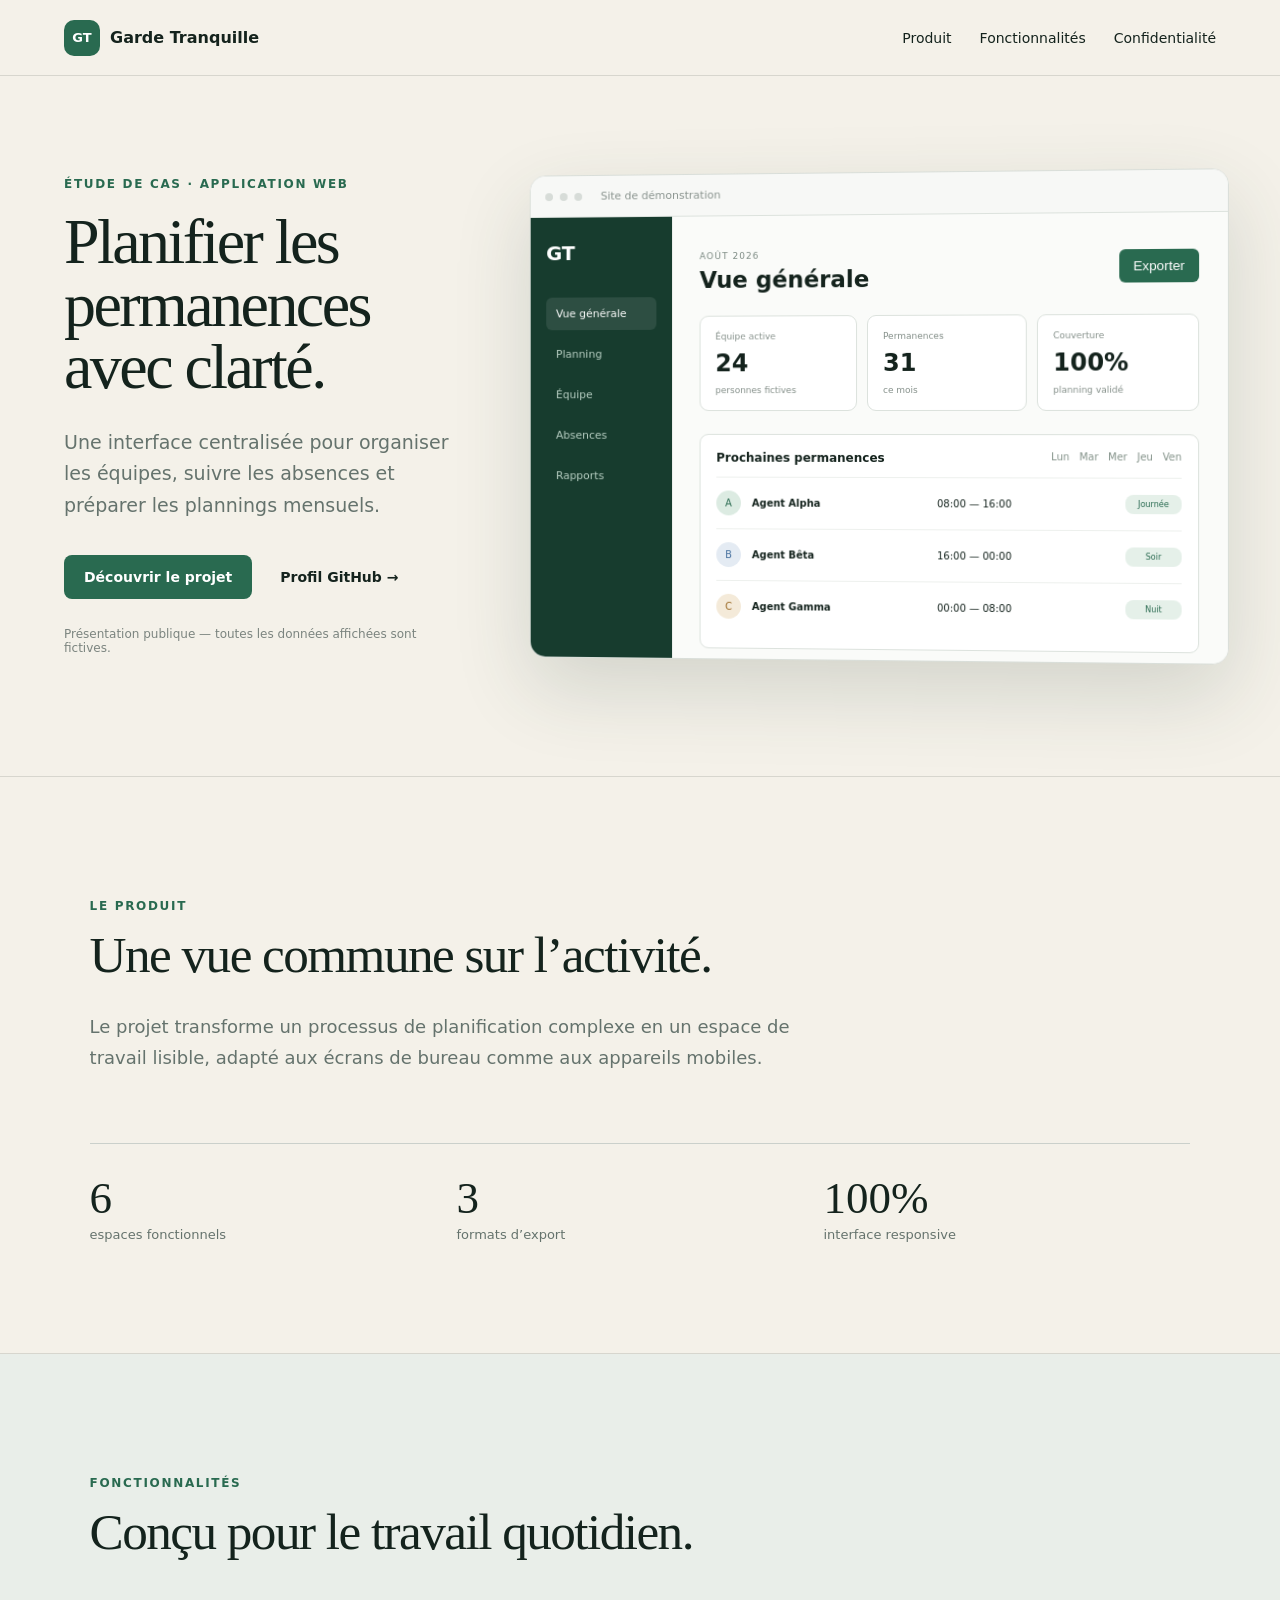
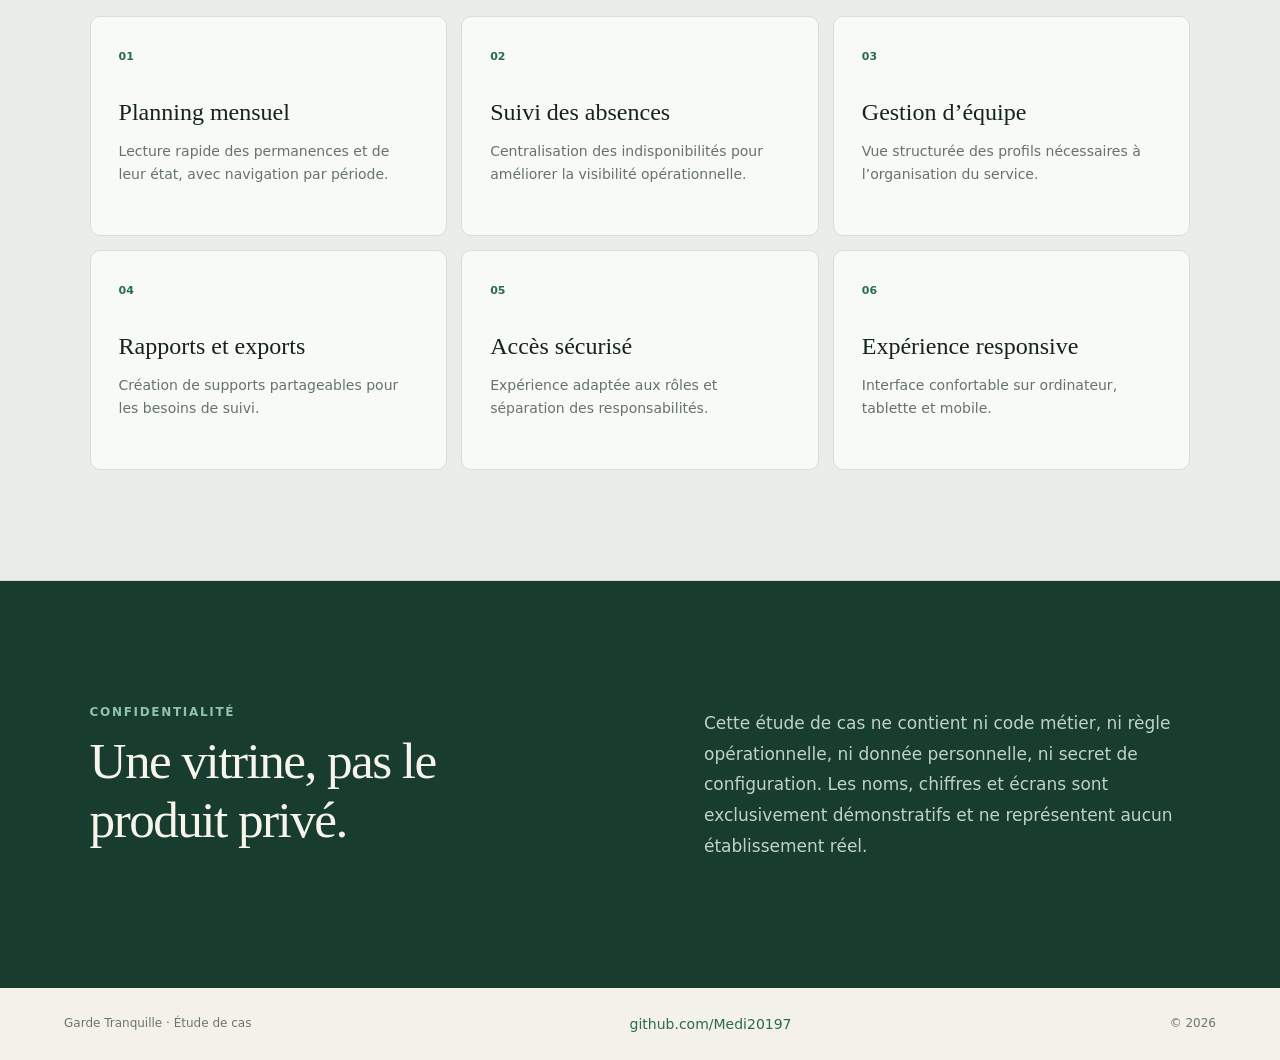
==== index.html @ 64899cc6 "Create privacy-safe public portfolio" ====
<!doctype html>
<html lang="fr">
  <head>
    <meta charset="UTF-8" />
    <meta name="viewport" content="width=device-width, initial-scale=1.0" />
    <meta name="description" content="Présentation publique d'une application de gestion de planning." />
    <title>Garde Tranquille — Étude de cas</title>
    <link rel="stylesheet" href="styles.css" />
  </head>
  <body>
    <header class="nav">
      <a class="brand" href="#top" aria-label="Accueil"><span>GT</span> Garde Tranquille</a>
      <nav aria-label="Navigation principale">
        <a href="#produit">Produit</a><a href="#fonctionnalites">Fonctionnalités</a><a href="#confidentialite">Confidentialité</a>
      </nav>
    </header>

    <main id="top">
      <section class="hero">
        <div class="hero-copy">
          <p class="eyebrow">Étude de cas · Application web</p>
          <h1>Planifier les permanences avec clarté.</h1>
          <p class="lead">Une interface centralisée pour organiser les équipes, suivre les absences et préparer les plannings mensuels.</p>
          <div class="actions"><a class="button" href="#produit">Découvrir le projet</a><a class="text-link" href="https://github.com/Medi20197">Profil GitHub →</a></div>
          <p class="notice">Présentation publique — toutes les données affichées sont fictives.</p>
        </div>

        <div class="app-window" aria-label="Aperçu fictif du tableau de bord">
          <div class="window-bar"><i></i><i></i><i></i><span>Site de démonstration</span></div>
          <div class="app-body">
            <aside><b>GT</b><span class="active">Vue générale</span><span>Planning</span><span>Équipe</span><span>Absences</span><span>Rapports</span></aside>
            <div class="dashboard">
              <div class="dash-head"><div><small>AOÛT 2026</small><h2>Vue générale</h2></div><button>Exporter</button></div>
              <div class="metrics"><article><small>Équipe active</small><strong>24</strong><em>personnes fictives</em></article><article><small>Permanences</small><strong>31</strong><em>ce mois</em></article><article><small>Couverture</small><strong>100%</strong><em>planning validé</em></article></div>
              <div class="schedule"><div class="schedule-title"><b>Prochaines permanences</b><span>Lun&nbsp;&nbsp; Mar&nbsp;&nbsp; Mer&nbsp;&nbsp; Jeu&nbsp;&nbsp; Ven</span></div><div class="rows"><p><i class="avatar">A</i><b>Agent Alpha</b><span>08:00 — 16:00</span><mark>Journée</mark></p><p><i class="avatar blue">B</i><b>Agent Bêta</b><span>16:00 — 00:00</span><mark>Soir</mark></p><p><i class="avatar gold">C</i><b>Agent Gamma</b><span>00:00 — 08:00</span><mark>Nuit</mark></p></div></div>
            </div>
          </div>
        </div>
      </section>

      <section class="section" id="produit">
        <p class="eyebrow">Le produit</p><h2>Une vue commune sur l’activité.</h2>
        <p class="section-intro">Le projet transforme un processus de planification complexe en un espace de travail lisible, adapté aux écrans de bureau comme aux appareils mobiles.</p>
        <div class="stats"><div><strong>6</strong><span>espaces fonctionnels</span></div><div><strong>3</strong><span>formats d’export</span></div><div><strong>100%</strong><span>interface responsive</span></div></div>
      </section>

      <section class="section features" id="fonctionnalites">
        <p class="eyebrow">Fonctionnalités</p><h2>Conçu pour le travail quotidien.</h2>
        <div class="cards">
          <article><span>01</span><h3>Planning mensuel</h3><p>Lecture rapide des permanences et de leur état, avec navigation par période.</p></article>
          <article><span>02</span><h3>Suivi des absences</h3><p>Centralisation des indisponibilités pour améliorer la visibilité opérationnelle.</p></article>
          <article><span>03</span><h3>Gestion d’équipe</h3><p>Vue structurée des profils nécessaires à l’organisation du service.</p></article>
          <article><span>04</span><h3>Rapports et exports</h3><p>Création de supports partageables pour les besoins de suivi.</p></article>
          <article><span>05</span><h3>Accès sécurisé</h3><p>Expérience adaptée aux rôles et séparation des responsabilités.</p></article>
          <article><span>06</span><h3>Expérience responsive</h3><p>Interface confortable sur ordinateur, tablette et mobile.</p></article>
        </div>
      </section>

      <section class="section privacy" id="confidentialite">
        <div><p class="eyebrow">Confidentialité</p><h2>Une vitrine, pas le produit privé.</h2></div>
        <p>Cette étude de cas ne contient ni code métier, ni règle opérationnelle, ni donnée personnelle, ni secret de configuration. Les noms, chiffres et écrans sont exclusivement démonstratifs et ne représentent aucun établissement réel.</p>
      </section>
    </main>

    <footer><span>Garde Tranquille · Étude de cas</span><a href="https://github.com/Medi20197">github.com/Medi20197</a><span>© 2026</span></footer>
  </body>
</html>
---- styles.css ----
:root{--ink:#14231d;--muted:#65736d;--cream:#f4f1e9;--paper:#fff;--green:#296a50;--mint:#dcebe2;--line:#dce2dd;--gold:#d19a42}*{box-sizing:border-box}html{scroll-behavior:smooth}body{margin:0;background:var(--cream);color:var(--ink);font-family:Inter,ui-sans-serif,system-ui,-apple-system,"Segoe UI",sans-serif}.nav{height:76px;padding:0 max(5vw,24px);display:flex;align-items:center;justify-content:space-between;border-bottom:1px solid #d7d6ce}.brand{display:flex;align-items:center;gap:10px;font-weight:750;color:var(--ink);text-decoration:none}.brand span{display:grid;place-items:center;width:36px;height:36px;border-radius:10px;background:var(--green);color:#fff;font-size:13px}.nav nav{display:flex;gap:28px}.nav nav a,.text-link,footer a{color:var(--ink);text-decoration:none;font-size:14px}.hero{min-height:700px;padding:80px max(5vw,24px) 100px;display:grid;grid-template-columns:minmax(300px,.8fr) minmax(520px,1.4fr);align-items:center;gap:5vw;overflow:hidden}.eyebrow{color:var(--green);font-weight:800;font-size:12px;letter-spacing:.14em;text-transform:uppercase}.hero h1{font-family:Georgia,serif;font-weight:500;font-size:clamp(50px,5vw,78px);line-height:.98;letter-spacing:-.04em;margin:20px 0 28px}.lead{max-width:540px;color:var(--muted);font-size:19px;line-height:1.65}.actions{display:flex;align-items:center;gap:28px;margin-top:34px}.button{padding:14px 20px;background:var(--green);border-radius:8px;color:white;text-decoration:none;font-weight:700;font-size:14px}.text-link{font-weight:700}.notice{margin-top:28px;color:#7b847f;font-size:12px}.app-window{min-width:700px;background:white;border:1px solid #d9ded9;border-radius:16px;box-shadow:0 30px 80px #2a45352a;overflow:hidden;transform:perspective(1200px) rotateY(-3deg)}.window-bar{height:42px;background:#f7f8f6;border-bottom:1px solid var(--line);display:flex;align-items:center;gap:7px;padding:0 15px;color:#89938e;font-size:11px}.window-bar i{width:8px;height:8px;border-radius:50%;background:#d7dcd8}.window-bar span{margin-left:12px}.app-body{height:445px;display:grid;grid-template-columns:145px 1fr}.app-body aside{background:#173c2e;color:#b8cfc3;padding:24px 16px;display:flex;flex-direction:column;gap:8px;font-size:11px}.app-body aside b{font-size:20px;color:#fff;margin-bottom:25px}.app-body aside span{padding:10px;border-radius:6px}.app-body aside .active{background:#ffffff18;color:white}.dashboard{padding:28px;background:#fafbf9}.dash-head{display:flex;justify-content:space-between;align-items:center}.dash-head small{color:#7b8982;font-size:9px;letter-spacing:.12em}.dash-head h2{margin:4px 0 0;font-size:23px}.dash-head button{background:#296a50;color:white;border:0;border-radius:6px;padding:9px 14px}.metrics{display:grid;grid-template-columns:repeat(3,1fr);gap:10px;margin:23px 0}.metrics article{padding:15px;background:white;border:1px solid var(--line);border-radius:9px}.metrics small,.metrics em{display:block;color:#85908a;font-size:9px;font-style:normal}.metrics strong{display:block;font-size:24px;margin:8px 0}.schedule{background:white;border:1px solid var(--line);border-radius:9px;padding:16px}.schedule-title{display:flex;justify-content:space-between;font-size:10px;color:#819087}.schedule-title b{color:var(--ink);font-size:12px}.rows p{display:grid;grid-template-columns:26px 1fr 1fr 55px;gap:10px;align-items:center;margin:0;padding:13px 0;border-top:1px solid #edf0ed;font-size:10px}.rows p:first-child{margin-top:12px}.avatar{display:grid;place-items:center;width:25px;height:25px;border-radius:50%;background:var(--mint);color:var(--green);font-style:normal}.avatar.blue{background:#e4ebf3;color:#46709e}.avatar.gold{background:#f4ead9;color:#9a6924}.rows mark{background:#e5f0e9;color:var(--green);padding:5px;border-radius:8px;text-align:center;font-size:8px}.section{padding:110px max(7vw,28px);border-top:1px solid #d7d6ce}.section h2{font-family:Georgia,serif;font-weight:500;font-size:clamp(38px,4vw,58px);letter-spacing:-.03em;margin:12px 0 28px}.section-intro{max-width:720px;color:var(--muted);font-size:18px;line-height:1.7}.stats{display:grid;grid-template-columns:repeat(3,1fr);margin-top:70px;border-top:1px solid #cad0cb}.stats div{padding:28px 20px 0 0}.stats strong{display:block;font-family:Georgia,serif;font-size:45px;font-weight:500}.stats span{color:var(--muted);font-size:13px}.features{background:#e9eee9}.cards{display:grid;grid-template-columns:repeat(3,1fr);gap:14px;margin-top:55px}.cards article{min-height:220px;background:#f8faf7;padding:28px;border:1px solid #d7dfd8;border-radius:10px}.cards article span{color:var(--green);font-size:11px;font-weight:800}.cards h3{font-family:Georgia,serif;font-size:24px;font-weight:500;margin:35px 0 12px}.cards p{color:var(--muted);font-size:14px;line-height:1.65}.privacy{display:grid;grid-template-columns:1fr 1fr;gap:10vw;align-items:center;background:#183d2f;color:#f7f4eb}.privacy .eyebrow{color:#91c3a9}.privacy p:last-child{font-size:17px;line-height:1.8;color:#c0d2c8}footer{padding:28px max(5vw,24px);display:flex;justify-content:space-between;color:#69766f;font-size:12px}footer a{color:var(--green)}@media(max-width:900px){.nav nav{display:none}.hero{grid-template-columns:1fr;padding-top:55px}.app-window{min-width:650px}.cards{grid-template-columns:repeat(2,1fr)}.privacy{grid-template-columns:1fr}}@media(max-width:600px){.hero{padding-bottom:65px}.app-window{min-width:590px;transform:scale(.78);transform-origin:left top;margin-bottom:-90px}.cards,.stats{grid-template-columns:1fr}.section{padding-top:75px;padding-bottom:75px}.privacy{gap:20px}.actions{align-items:flex-start;flex-direction:column;gap:18px}footer{gap:12px;flex-direction:column}}
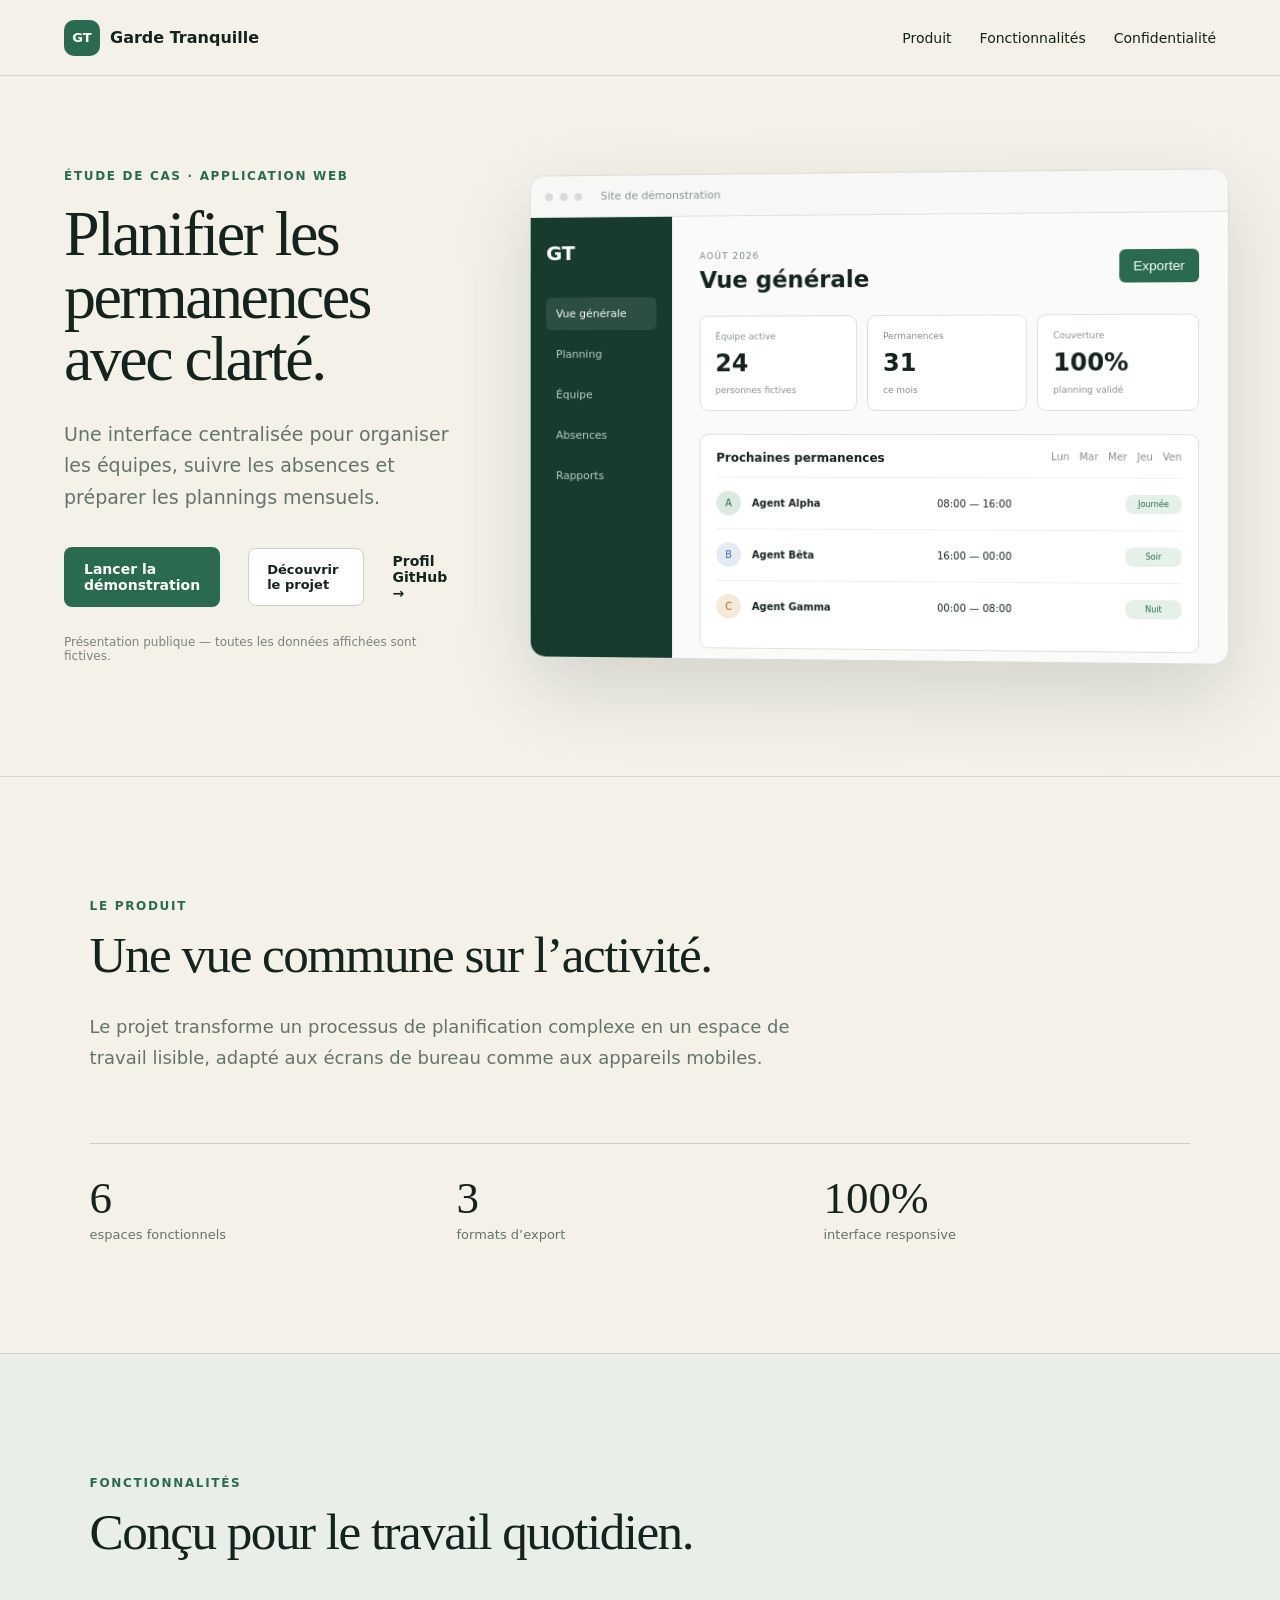
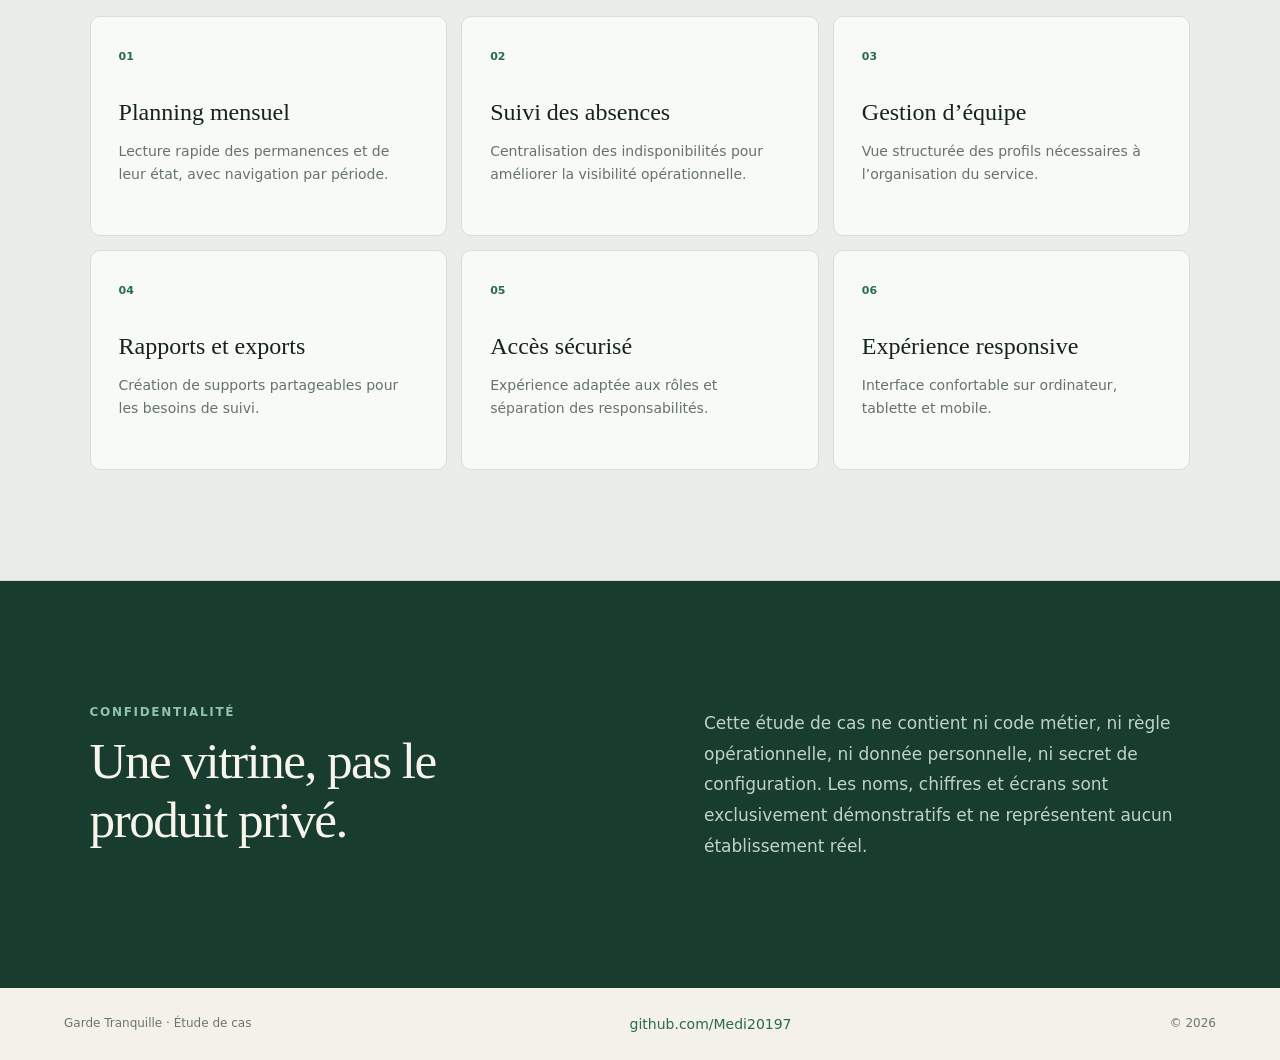
==== commit 329c9780: "Add isolated interactive planning demo" ====
--- a/index.html
+++ b/index.html
@@ -21,7 +21,7 @@
           <p class="eyebrow">Étude de cas · Application web</p>
           <h1>Planifier les permanences avec clarté.</h1>
           <p class="lead">Une interface centralisée pour organiser les équipes, suivre les absences et préparer les plannings mensuels.</p>
-          <div class="actions"><a class="button" href="#produit">Découvrir le projet</a><a class="text-link" href="https://github.com/Medi20197">Profil GitHub →</a></div>
+          <div class="actions"><a class="button" href="demo.html">Lancer la démonstration</a><a class="demo-secondary" href="#produit">Découvrir le projet</a><a class="text-link" href="https://github.com/Medi20197">Profil GitHub →</a></div>
           <p class="notice">Présentation publique — toutes les données affichées sont fictives.</p>
         </div>
 
--- a/styles.css
+++ b/styles.css
@@ -1 +1,2 @@
 :root{--ink:#14231d;--muted:#65736d;--cream:#f4f1e9;--paper:#fff;--green:#296a50;--mint:#dcebe2;--line:#dce2dd;--gold:#d19a42}*{box-sizing:border-box}html{scroll-behavior:smooth}body{margin:0;background:var(--cream);color:var(--ink);font-family:Inter,ui-sans-serif,system-ui,-apple-system,"Segoe UI",sans-serif}.nav{height:76px;padding:0 max(5vw,24px);display:flex;align-items:center;justify-content:space-between;border-bottom:1px solid #d7d6ce}.brand{display:flex;align-items:center;gap:10px;font-weight:750;color:var(--ink);text-decoration:none}.brand span{display:grid;place-items:center;width:36px;height:36px;border-radius:10px;background:var(--green);color:#fff;font-size:13px}.nav nav{display:flex;gap:28px}.nav nav a,.text-link,footer a{color:var(--ink);text-decoration:none;font-size:14px}.hero{min-height:700px;padding:80px max(5vw,24px) 100px;display:grid;grid-template-columns:minmax(300px,.8fr) minmax(520px,1.4fr);align-items:center;gap:5vw;overflow:hidden}.eyebrow{color:var(--green);font-weight:800;font-size:12px;letter-spacing:.14em;text-transform:uppercase}.hero h1{font-family:Georgia,serif;font-weight:500;font-size:clamp(50px,5vw,78px);line-height:.98;letter-spacing:-.04em;margin:20px 0 28px}.lead{max-width:540px;color:var(--muted);font-size:19px;line-height:1.65}.actions{display:flex;align-items:center;gap:28px;margin-top:34px}.button{padding:14px 20px;background:var(--green);border-radius:8px;color:white;text-decoration:none;font-weight:700;font-size:14px}.text-link{font-weight:700}.notice{margin-top:28px;color:#7b847f;font-size:12px}.app-window{min-width:700px;background:white;border:1px solid #d9ded9;border-radius:16px;box-shadow:0 30px 80px #2a45352a;overflow:hidden;transform:perspective(1200px) rotateY(-3deg)}.window-bar{height:42px;background:#f7f8f6;border-bottom:1px solid var(--line);display:flex;align-items:center;gap:7px;padding:0 15px;color:#89938e;font-size:11px}.window-bar i{width:8px;height:8px;border-radius:50%;background:#d7dcd8}.window-bar span{margin-left:12px}.app-body{height:445px;display:grid;grid-template-columns:145px 1fr}.app-body aside{background:#173c2e;color:#b8cfc3;padding:24px 16px;display:flex;flex-direction:column;gap:8px;font-size:11px}.app-body aside b{font-size:20px;color:#fff;margin-bottom:25px}.app-body aside span{padding:10px;border-radius:6px}.app-body aside .active{background:#ffffff18;color:white}.dashboard{padding:28px;background:#fafbf9}.dash-head{display:flex;justify-content:space-between;align-items:center}.dash-head small{color:#7b8982;font-size:9px;letter-spacing:.12em}.dash-head h2{margin:4px 0 0;font-size:23px}.dash-head button{background:#296a50;color:white;border:0;border-radius:6px;padding:9px 14px}.metrics{display:grid;grid-template-columns:repeat(3,1fr);gap:10px;margin:23px 0}.metrics article{padding:15px;background:white;border:1px solid var(--line);border-radius:9px}.metrics small,.metrics em{display:block;color:#85908a;font-size:9px;font-style:normal}.metrics strong{display:block;font-size:24px;margin:8px 0}.schedule{background:white;border:1px solid var(--line);border-radius:9px;padding:16px}.schedule-title{display:flex;justify-content:space-between;font-size:10px;color:#819087}.schedule-title b{color:var(--ink);font-size:12px}.rows p{display:grid;grid-template-columns:26px 1fr 1fr 55px;gap:10px;align-items:center;margin:0;padding:13px 0;border-top:1px solid #edf0ed;font-size:10px}.rows p:first-child{margin-top:12px}.avatar{display:grid;place-items:center;width:25px;height:25px;border-radius:50%;background:var(--mint);color:var(--green);font-style:normal}.avatar.blue{background:#e4ebf3;color:#46709e}.avatar.gold{background:#f4ead9;color:#9a6924}.rows mark{background:#e5f0e9;color:var(--green);padding:5px;border-radius:8px;text-align:center;font-size:8px}.section{padding:110px max(7vw,28px);border-top:1px solid #d7d6ce}.section h2{font-family:Georgia,serif;font-weight:500;font-size:clamp(38px,4vw,58px);letter-spacing:-.03em;margin:12px 0 28px}.section-intro{max-width:720px;color:var(--muted);font-size:18px;line-height:1.7}.stats{display:grid;grid-template-columns:repeat(3,1fr);margin-top:70px;border-top:1px solid #cad0cb}.stats div{padding:28px 20px 0 0}.stats strong{display:block;font-family:Georgia,serif;font-size:45px;font-weight:500}.stats span{color:var(--muted);font-size:13px}.features{background:#e9eee9}.cards{display:grid;grid-template-columns:repeat(3,1fr);gap:14px;margin-top:55px}.cards article{min-height:220px;background:#f8faf7;padding:28px;border:1px solid #d7dfd8;border-radius:10px}.cards article span{color:var(--green);font-size:11px;font-weight:800}.cards h3{font-family:Georgia,serif;font-size:24px;font-weight:500;margin:35px 0 12px}.cards p{color:var(--muted);font-size:14px;line-height:1.65}.privacy{display:grid;grid-template-columns:1fr 1fr;gap:10vw;align-items:center;background:#183d2f;color:#f7f4eb}.privacy .eyebrow{color:#91c3a9}.privacy p:last-child{font-size:17px;line-height:1.8;color:#c0d2c8}footer{padding:28px max(5vw,24px);display:flex;justify-content:space-between;color:#69766f;font-size:12px}footer a{color:var(--green)}@media(max-width:900px){.nav nav{display:none}.hero{grid-template-columns:1fr;padding-top:55px}.app-window{min-width:650px}.cards{grid-template-columns:repeat(2,1fr)}.privacy{grid-template-columns:1fr}}@media(max-width:600px){.hero{padding-bottom:65px}.app-window{min-width:590px;transform:scale(.78);transform-origin:left top;margin-bottom:-90px}.cards,.stats{grid-template-columns:1fr}.section{padding-top:75px;padding-bottom:75px}.privacy{gap:20px}.actions{align-items:flex-start;flex-direction:column;gap:18px}footer{gap:12px;flex-direction:column}}
+:root{--demo-link-added:1}.demo-secondary{padding:13px 18px;border:1px solid #c8d2cb;border-radius:8px;background:#fff;color:#14231d;text-decoration:none;font-size:13px;font-weight:700}
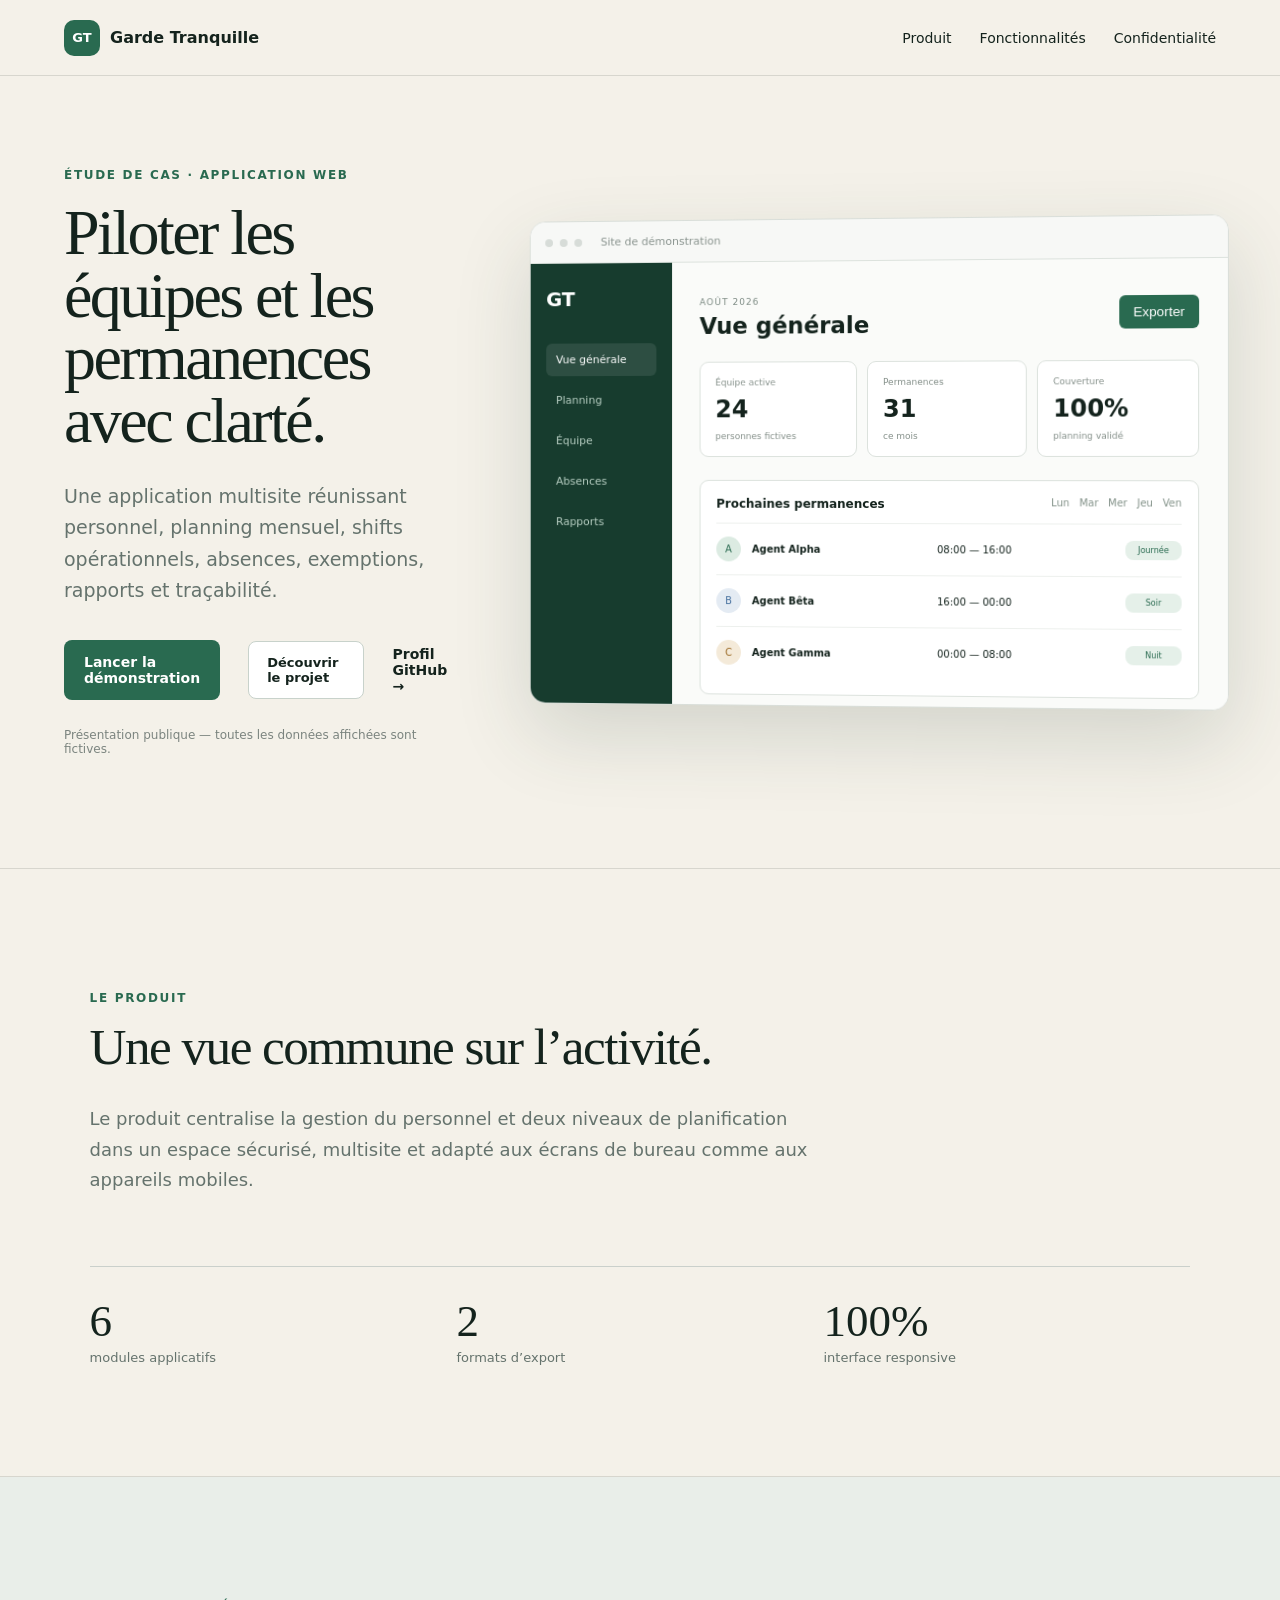
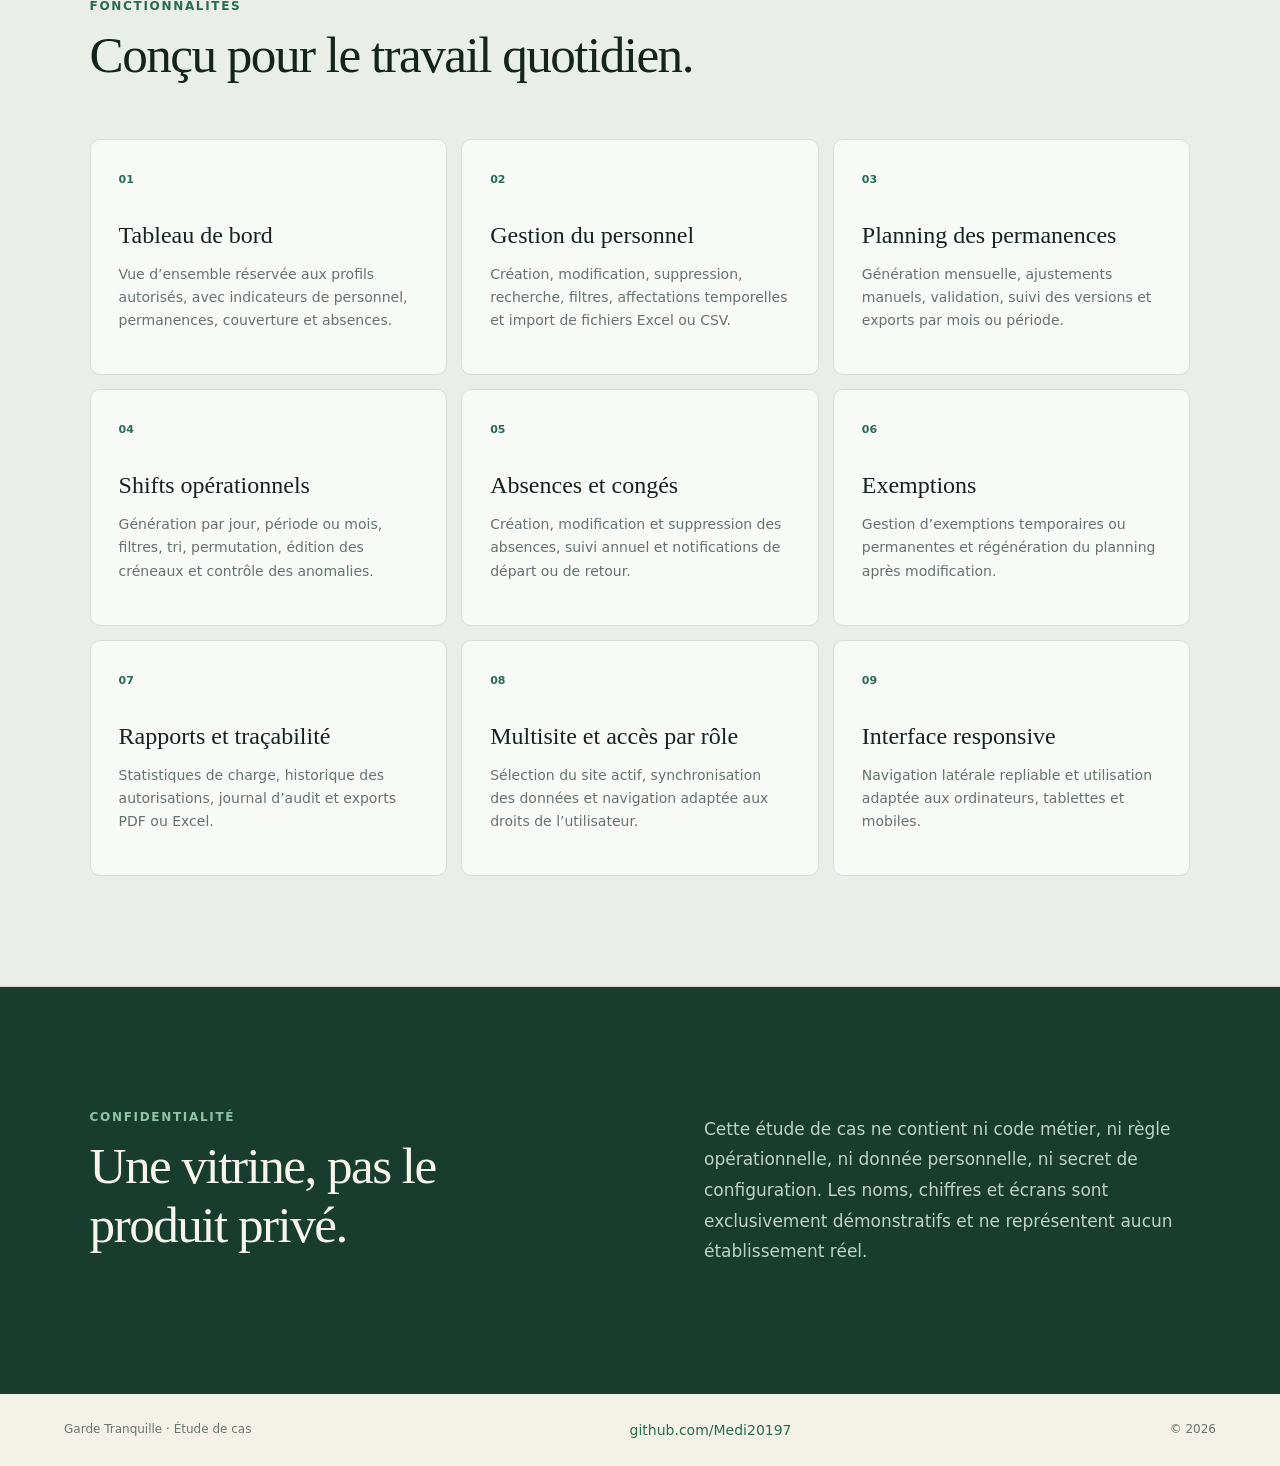
==== commit 122ae0c9: "docs: align portfolio with application features" ====
--- a/index.html
+++ b/index.html
@@ -3,7 +3,7 @@
   <head>
     <meta charset="UTF-8" />
     <meta name="viewport" content="width=device-width, initial-scale=1.0" />
-    <meta name="description" content="Présentation publique d'une application de gestion de planning." />
+    <meta name="description" content="Étude de cas publique d'une application multisite de gestion du personnel, des permanences, des shifts, des absences et des rapports." />
     <title>Garde Tranquille — Étude de cas</title>
     <link rel="stylesheet" href="styles.css" />
   </head>
@@ -19,8 +19,8 @@
       <section class="hero">
         <div class="hero-copy">
           <p class="eyebrow">Étude de cas · Application web</p>
-          <h1>Planifier les permanences avec clarté.</h1>
-          <p class="lead">Une interface centralisée pour organiser les équipes, suivre les absences et préparer les plannings mensuels.</p>
+          <h1>Piloter les équipes et les permanences avec clarté.</h1>
+          <p class="lead">Une application multisite réunissant personnel, planning mensuel, shifts opérationnels, absences, exemptions, rapports et traçabilité.</p>
           <div class="actions"><a class="button" href="demo.html">Lancer la démonstration</a><a class="demo-secondary" href="#produit">Découvrir le projet</a><a class="text-link" href="https://github.com/Medi20197">Profil GitHub →</a></div>
           <p class="notice">Présentation publique — toutes les données affichées sont fictives.</p>
         </div>
@@ -40,19 +40,22 @@
 
       <section class="section" id="produit">
         <p class="eyebrow">Le produit</p><h2>Une vue commune sur l’activité.</h2>
-        <p class="section-intro">Le projet transforme un processus de planification complexe en un espace de travail lisible, adapté aux écrans de bureau comme aux appareils mobiles.</p>
-        <div class="stats"><div><strong>6</strong><span>espaces fonctionnels</span></div><div><strong>3</strong><span>formats d’export</span></div><div><strong>100%</strong><span>interface responsive</span></div></div>
+        <p class="section-intro">Le produit centralise la gestion du personnel et deux niveaux de planification dans un espace sécurisé, multisite et adapté aux écrans de bureau comme aux appareils mobiles.</p>
+        <div class="stats"><div><strong>6</strong><span>modules applicatifs</span></div><div><strong>2</strong><span>formats d’export</span></div><div><strong>100%</strong><span>interface responsive</span></div></div>
       </section>
 
       <section class="section features" id="fonctionnalites">
         <p class="eyebrow">Fonctionnalités</p><h2>Conçu pour le travail quotidien.</h2>
         <div class="cards">
-          <article><span>01</span><h3>Planning mensuel</h3><p>Lecture rapide des permanences et de leur état, avec navigation par période.</p></article>
-          <article><span>02</span><h3>Suivi des absences</h3><p>Centralisation des indisponibilités pour améliorer la visibilité opérationnelle.</p></article>
-          <article><span>03</span><h3>Gestion d’équipe</h3><p>Vue structurée des profils nécessaires à l’organisation du service.</p></article>
-          <article><span>04</span><h3>Rapports et exports</h3><p>Création de supports partageables pour les besoins de suivi.</p></article>
-          <article><span>05</span><h3>Accès sécurisé</h3><p>Expérience adaptée aux rôles et séparation des responsabilités.</p></article>
-          <article><span>06</span><h3>Expérience responsive</h3><p>Interface confortable sur ordinateur, tablette et mobile.</p></article>
+          <article><span>01</span><h3>Tableau de bord</h3><p>Vue d’ensemble réservée aux profils autorisés, avec indicateurs de personnel, permanences, couverture et absences.</p></article>
+          <article><span>02</span><h3>Gestion du personnel</h3><p>Création, modification, suppression, recherche, filtres, affectations temporelles et import de fichiers Excel ou CSV.</p></article>
+          <article><span>03</span><h3>Planning des permanences</h3><p>Génération mensuelle, ajustements manuels, validation, suivi des versions et exports par mois ou période.</p></article>
+          <article><span>04</span><h3>Shifts opérationnels</h3><p>Génération par jour, période ou mois, filtres, tri, permutation, édition des créneaux et contrôle des anomalies.</p></article>
+          <article><span>05</span><h3>Absences et congés</h3><p>Création, modification et suppression des absences, suivi annuel et notifications de départ ou de retour.</p></article>
+          <article><span>06</span><h3>Exemptions</h3><p>Gestion d’exemptions temporaires ou permanentes et régénération du planning après modification.</p></article>
+          <article><span>07</span><h3>Rapports et traçabilité</h3><p>Statistiques de charge, historique des autorisations, journal d’audit et exports PDF ou Excel.</p></article>
+          <article><span>08</span><h3>Multisite et accès par rôle</h3><p>Sélection du site actif, synchronisation des données et navigation adaptée aux droits de l’utilisateur.</p></article>
+          <article><span>09</span><h3>Interface responsive</h3><p>Navigation latérale repliable et utilisation adaptée aux ordinateurs, tablettes et mobiles.</p></article>
         </div>
       </section>
 
